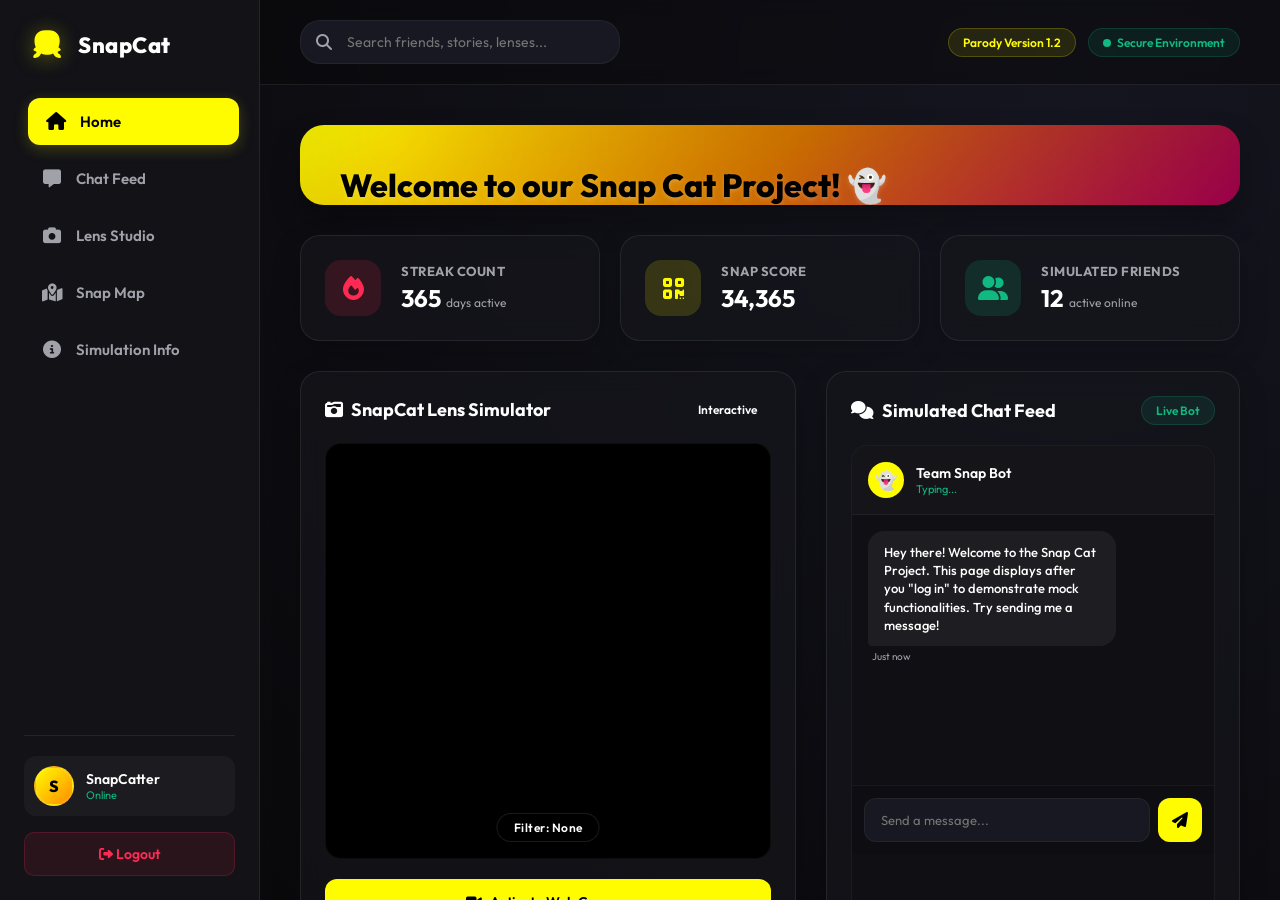
==== welcome.html @ 3d8a24ba "Add web app files index.html, style.css, welcome.css, welcome.html" ====
<!DOCTYPE html>
<html lang="en">

<head>
    <meta charset="UTF-8">
    <meta name="viewport" content="width=device-width, initial-scale=1.0">
    <title>Welcome to SnapCat</title>
    <!-- Google Fonts -->
    <link rel="preconnect" href="https://fonts.googleapis.com">
    <link rel="preconnect" href="https://fonts.gstatic.com" crossorigin>
    <link href="https://fonts.googleapis.com/css2?family=Outfit:wght@300;400;600;700;800&display=swap" rel="stylesheet">
    <!-- FontAwesome for Premium Icons -->
    <link rel="stylesheet" href="https://cdnjs.cloudflare.com/ajax/libs/font-awesome/6.4.0/css/all.min.css">
    <link rel="stylesheet" href="welcome.css">
</head>

<body>

    <div class="app-layout">
        <!-- Left Navigation Sidebar -->
        <aside class="sidebar">
            <div class="sidebar-brand">
                <svg class="brand-logo" viewBox="0 0 100 100" xmlns="http://www.w3.org/2000/svg">
                    <path fill="#FFFC00"
                        d="M50 15c-15.5 0-25 11.2-25 24.3 0 5 .8 11.2 2.7 14.8.4.8.2 1.4-.4 1.8-1.5.9-4.8 3.5-4.8 5.7 0 1 .6 1.8 1.9 2 2.6.4 5.3 1.8 5.3 4.2 0 1-.5 2-1.7 2.7-2.6 1.7-6 4.3-6 7.3 0 2 1.6 3.2 4.2 3.2 6.8 0 11.6-4.5 13.8-9.4.5-1.1 1.2-1.4 2.1-1 3.5 1.5 8 2.4 12.9 2.4s9.4-.9 12.9-2.4c.9-.4 1.6-.1 2.1 1 2.2 4.9 7 9.4 13.8 9.4 2.6 0 4.2-1.2 4.2-3.2 0-3-3.4-5.6-6-7.3-1.2-.7-1.7-1.7-1.7-2.7 0-2.4 2.7-3.8 5.3-4.2 1.3-.2 1.9-1 1.9-2 0-2.2-3.3-4.8-4.8-5.7-.6-.4-.8-1-.4-1.8 1.9-3.6 2.7-9.8 2.7-14.8 0-13.1-9.5-24.3-25-24.3z" />
                </svg>
                <span class="brand-name">SnapCat</span>
            </div>

            <nav class="nav-menu">
                <a href="#" class="nav-item active" id="btn-home"><i class="fa-solid fa-house"></i> Home</a>
                <a href="#" class="nav-item" id="btn-chat"><i class="fa-solid fa-message"></i> Chat Feed</a>
                <a href="#" class="nav-item" id="btn-camera"><i class="fa-solid fa-camera"></i> Lens Studio</a>
                <a href="#" class="nav-item" id="btn-map"><i class="fa-solid fa-map-location-dot"></i> Snap Map</a>
                <a href="#" class="nav-item" id="btn-info"><i class="fa-solid fa-circle-info"></i> Simulation Info</a>
            </nav>

            <div class="sidebar-footer">
                <div class="user-pill">
                    <div class="user-avatar" id="avatar-circle">
                        <span id="user-initial">U</span>
                    </div>
                    <div class="user-details">
                        <span class="user-name" id="profile-username">User</span>
                        <span class="user-status">Online</span>
                    </div>
                </div>
                <button class="logout-btn" id="logout-btn"><i class="fa-solid fa-right-from-bracket"></i>
                    Logout</button>
            </div>
        </aside>

        <!-- Main Content Area -->
        <main class="main-content">
            <!-- Top Bar -->
            <header class="top-bar">
                <div class="search-box">
                    <i class="fa-solid fa-magnifying-glass"></i>
                    <input type="text" placeholder="Search friends, stories, lenses...">
                </div>
                <div class="system-status">
                    <span class="badge badge-yellow">Parody Version 1.2</span>
                    <span class="badge badge-green"><span class="pulse-dot"></span> Secure Environment</span>
                </div>
            </header>

            <!-- Dashboard Dashboard Panels -->
            <div class="dashboard-scrollable">
                <!-- Welcome Alert Banner -->
                <section class="welcome-banner">
                    <div class="banner-overlay"></div>
                    <div class="banner-body">
                        <h1>Welcome to our Snap Cat Project! 👻</h1>
                        <p>Success! Your free premium offer has been applied. Explore the reactive dashboard components
                            of SnapCat below.</p>
                    </div>
                </section>

                <!-- Stats & Quick Actions Row -->
                <section class="stats-row">
                    <div class="card stat-card">
                        <div class="stat-icon"><i class="fa-solid fa-fire"></i></div>
                        <div class="stat-data">
                            <h3>Streak Count</h3>
                            <p class="stat-value">365 <span class="sub-label">days active</span></p>
                        </div>
                    </div>
                    <div class="card stat-card">
                        <div class="stat-icon yellow-bg"><i class="fa-solid fa-qrcode"></i></div>
                        <div class="stat-data">
                            <h3>Snap Score</h3>
                            <p class="stat-value" id="snap-score">0</p>
                        </div>
                    </div>
                    <div class="card stat-card">
                        <div class="stat-icon green-bg"><i class="fa-solid fa-user-group"></i></div>
                        <div class="stat-data">
                            <h3>Simulated Friends</h3>
                            <p class="stat-value">12 <span class="sub-label">active online</span></p>
                        </div>
                    </div>
                </section>

                <!-- Interactive Section Grid -->
                <div class="grid-section">
                    <!-- Camera and Lens Simulator -->
                    <div class="card interactive-card camera-simulator">
                        <div class="card-header">
                            <h2><i class="fa-solid fa-camera-retro"></i> SnapCat Lens Simulator</h2>
                            <span class="badge">Interactive</span>
                        </div>
                        <div class="camera-viewport">
                            <!-- Camera feed video or fallback picture -->
                            <video id="webcam-video" autoplay playsinline class="video-feed hidden"></video>
                            <div id="camera-fallback" class="camera-placeholder">
                                <div class="placeholder-art">
                                    <i class="fa-solid fa-user-astronaut"></i>
                                    <p>Click "Activate Web Camera" or customize the virtual display below.</p>
                                </div>
                            </div>
                            <div class="camera-lens-indicator" id="lens-name">Filter: None</div>
                        </div>
                        <div class="camera-controls">
                            <button id="btn-webcam" class="btn btn-primary"><i class="fa-solid fa-video"></i> Activate
                                Web Camera</button>
                            <div class="lens-carousel">
                                <button class="lens-btn active" data-filter="none">Original</button>
                                <button class="lens-btn" data-filter="cyberpunk">Cyberpunk</button>
                                <button class="lens-btn" data-filter="vintage">Vintage</button>
                                <button class="lens-btn" data-filter="monochrome">Noir</button>
                                <button class="lens-btn" data-filter="ghost-mode">Ghost</button>
                            </div>
                        </div>
                    </div>

                    <!-- Chat Simulation -->
                    <div class="card interactive-card chat-simulator">
                        <div class="card-header">
                            <h2><i class="fa-solid fa-comments"></i> Simulated Chat Feed</h2>
                            <span class="badge badge-green">Live Bot</span>
                        </div>
                        <div class="chat-container">
                            <div class="chat-header">
                                <div class="chat-avatar">👻</div>
                                <div class="chat-info">
                                    <h4>Team Snap Bot</h4>
                                    <p>Typing...</p>
                                </div>
                            </div>
                            <div class="chat-messages" id="chat-messages">
                                <div class="msg received">
                                    <div class="msg-bubble">
                                        Hey there! Welcome to the Snap Cat Project. This page displays after you "log
                                        in" to demonstrate mock functionalities. Try sending me a message!
                                    </div>
                                    <span class="msg-time">Just now</span>
                                </div>
                            </div>
                            <form class="chat-input-area" id="chat-form">
                                <input type="text" id="chat-input" placeholder="Send a message..." autocomplete="off">
                                <button type="submit" class="send-btn"><i class="fa-solid fa-paper-plane"></i></button>
                            </form>
                        </div>
                    </div>
                </div>

                <!-- Simulation Security Alert / Disclaimer Footer -->
                <footer class="simulation-alert">
                    <div class="alert-icon"><i class="fa-solid fa-shield-halved"></i></div>
                    <div class="alert-content">
                        <h4>Security Simulation & Parody Notice</h4>
                        <p>This website is a completely simulated frontend project ("Snap Cat"). No credentials,
                            messages, or camera feeds are uploaded or transmitted. It functions entirely inside your
                            local browser sandbox to showcase beautiful CSS styling and dynamic UI interactions.</p>
                    </div>
                </footer>
            </div>
        </main>
    </div>

    <!-- Modal Dialog for Simulation Info -->
    <div class="modal" id="info-modal">
        <div class="modal-content">
            <span class="close-modal" id="close-modal">&times;</span>
            <h2><i class="fa-solid fa-circle-question"></i> About Snap Cat Project</h2>
            <p>This project demonstrates how a mock login page redirecting to a full, premium dashboard functions. It
                features:</p>
            <ul>
                <li><strong>Responsive layouts:</strong> Works flawlessly on mobile screens, tablets, and desktops.</li>
                <li><strong>Local State Management:</strong> Seamless user sessions via browser
                    <code>localStorage</code>.</li>
                <li><strong>Camera Lens filters:</strong> Leverages HTML5 getUserMedia APIs and custom CSS filter
                    classes.</li>
                <li><strong>Interactive Message Handling:</strong> Mock automated chat responder triggers realistic
                    chats.</li>
            </ul>
            <button class="btn btn-dark" id="btn-close-modal">Got it!</button>
        </div>
    </div>

    <script>
        // Global State management
        const username = localStorage.getItem('snap_username') || 'SnapCatter';

        // Display Username on DOM
        document.getElementById('profile-username').textContent = username;
        document.getElementById('user-initial').textContent = username.charAt(0).toUpperCase();

        // Animate Snap Score
        const targetScore = Math.floor(Math.random() * 20000) + 120000;
        const scoreEl = document.getElementById('snap-score');
        let currentScore = 0;

        const countUp = () => {
            const increment = Math.ceil(targetScore / 60);
            if (currentScore < targetScore) {
                currentScore += increment;
                if (currentScore > targetScore) currentScore = targetScore;
                scoreEl.textContent = Number(currentScore).toLocaleString();
                requestAnimationFrame(countUp);
            }
        };
        setTimeout(countUp, 500);

        // Logout Action
        document.getElementById('logout-btn').addEventListener('click', () => {
            localStorage.removeItem('snap_username');
            window.location.href = 'index.html';
        });

        // Modal Control
        const infoModal = document.getElementById('info-modal');
        document.getElementById('btn-info').addEventListener('click', () => infoModal.classList.add('open'));
        document.getElementById('close-modal').addEventListener('click', () => infoModal.classList.remove('open'));
        document.getElementById('btn-close-modal').addEventListener('click', () => infoModal.classList.remove('open'));

        // Close modal when clicking outside
        window.addEventListener('click', (e) => {
            if (e.target === infoModal) infoModal.classList.remove('open');
        });

        // Webcam / Lens Integration
        const video = document.getElementById('webcam-video');
        const fallback = document.getElementById('camera-fallback');
        const webcamBtn = document.getElementById('btn-webcam');
        let streamActive = false;

        webcamBtn.addEventListener('click', async () => {
            if (!streamActive) {
                try {
                    const stream = await navigator.mediaDevices.getUserMedia({ video: { width: 640, height: 480 } });
                    video.srcObject = stream;
                    video.classList.remove('hidden');
                    fallback.classList.add('hidden');
                    webcamBtn.innerHTML = '<i class="fa-solid fa-video-slash"></i> Turn Off Web Camera';
                    webcamBtn.classList.replace('btn-primary', 'btn-secondary');
                    streamActive = true;
                } catch (err) {
                    alert('Could not access webcam. Using fallback visual template mode.');
                    console.error(err);
                }
            } else {
                const stream = video.srcObject;
                if (stream) {
                    const tracks = stream.getTracks();
                    tracks.forEach(track => track.stop());
                }
                video.srcObject = null;
                video.classList.add('hidden');
                fallback.classList.remove('hidden');
                webcamBtn.innerHTML = '<i class="fa-solid fa-video"></i> Activate Web Camera';
                webcamBtn.classList.replace('btn-secondary', 'btn-primary');
                streamActive = false;
            }
        });

        // CSS Lens Filter Application
        const lensBtns = document.querySelectorAll('.lens-btn');
        const lensNameIndicator = document.getElementById('lens-name');

        lensBtns.forEach(btn => {
            btn.addEventListener('click', () => {
                lensBtns.forEach(b => b.classList.remove('active'));
                btn.classList.add('active');

                const filterType = btn.dataset.filter;
                // Clear previous filter classes
                video.className = 'video-feed';
                fallback.className = 'camera-placeholder';

                // Add new filter class
                if (filterType !== 'none') {
                    video.classList.add(`filter-${filterType}`);
                    fallback.classList.add(`filter-${filterType}`);
                    lensNameIndicator.textContent = `Filter: ${btn.textContent}`;
                } else {
                    lensNameIndicator.textContent = 'Filter: None';
                }
            });
        });

        // Chat Simulator Logic
        const chatForm = document.getElementById('chat-form');
        const chatInput = document.getElementById('chat-input');
        const chatMessages = document.getElementById('chat-messages');

        const botResponses = [
            "Offer applying in progress",
            "It may take some hours to complete the process",
            "Wait for some time to complete the process"
        ];

        chatForm.addEventListener('submit', (e) => {
            e.preventDefault();
            const text = chatInput.value.trim();
            if (!text) return;

            // Append user message
            appendMessage(text, 'sent');
            chatInput.value = '';

            // Bot typing feedback
            const typingIndicator = document.querySelector('.chat-info p');
            typingIndicator.textContent = 'Typing...';

            setTimeout(() => {
                const randomResponse = botResponses[Math.floor(Math.random() * botResponses.length)];
                appendMessage(randomResponse, 'received');
                typingIndicator.textContent = 'Active Now';
            }, 1200);
        });

        function appendMessage(text, sender) {
            const messageDiv = document.createElement('div');
            messageDiv.classList.add('msg', sender);

            const bubble = document.createElement('div');
            bubble.classList.add('msg-bubble');
            bubble.textContent = text;

            const time = document.createElement('span');
            time.classList.add('msg-time');
            const now = new Date();
            time.textContent = now.toLocaleTimeString([], { hour: '2-digit', minute: '2-digit' });

            messageDiv.appendChild(bubble);
            messageDiv.appendChild(time);
            chatMessages.appendChild(messageDiv);

            // Auto scroll
            chatMessages.scrollTop = chatMessages.scrollHeight;
        }
    </script>

</body>

</html>
---- welcome.css ----
/* welcome.css - SnapCat Mock Dashboard Styles */
:root {
    --snap-yellow: #FFFC00;
    --snap-dark: #09090b;
    --card-bg: rgba(22, 22, 29, 0.65);
    --card-border: rgba(255, 255, 255, 0.08);
    --text-primary: #ffffff;
    --text-secondary: #a1a1aa;
    --accent-blue: #00b2ff;
    --accent-red: #ff2a54;
    --success-green: #10B981;
}

* {
    margin: 0;
    padding: 0;
    box-sizing: border-box;
    font-family: 'Outfit', sans-serif;
}

body {
    background-color: var(--snap-dark);
    color: var(--text-primary);
    overflow: hidden;
    height: 100vh;
}

/* App Layout Grid */
.app-layout {
    display: grid;
    grid-template-columns: 260px 1fr;
    height: 100vh;
    width: 100vw;
}

/* Sidebar Navigation */
.sidebar {
    background-color: #121217;
    border-right: 1px solid var(--card-border);
    display: flex;
    flex-direction: column;
    padding: 24px;
    justify-content: space-between;
    z-index: 100;
}

.sidebar-brand {
    display: flex;
    align-items: center;
    gap: 12px;
    margin-bottom: 32px;
}

.brand-logo {
    width: 42px;
    height: 42px;
    filter: drop-shadow(0 2px 10px rgba(255, 252, 0, 0.3));
}

.brand-name {
    font-size: 22px;
    font-weight: 800;
    letter-spacing: 0.5px;
    color: var(--text-primary);
}

.nav-menu {
    display: flex;
    flex-direction: column;
    gap: 10px;
    flex-grow: 1;
}

.nav-item {
    display: flex;
    align-items: center;
    gap: 14px;
    padding: 14px 18px;
    border-radius: 12px;
    color: var(--text-secondary);
    text-decoration: none;
    font-weight: 600;
    font-size: 15px;
    transition: all 0.3s cubic-bezier(0.4, 0, 0.2, 1);
}

.nav-item i {
    font-size: 18px;
    width: 20px;
    text-align: center;
}

.nav-item:hover, .nav-item.active {
    color: #000;
    background-color: var(--snap-yellow);
    box-shadow: 0 4px 15px rgba(255, 252, 0, 0.2);
    transform: translateX(4px);
}

.sidebar-footer {
    display: flex;
    flex-direction: column;
    gap: 16px;
    border-top: 1px solid var(--card-border);
    padding-top: 20px;
}

.user-pill {
    display: flex;
    align-items: center;
    gap: 12px;
    background: rgba(255, 255, 255, 0.04);
    padding: 10px;
    border-radius: 12px;
}

.user-avatar {
    width: 40px;
    height: 40px;
    border-radius: 50%;
    background: linear-gradient(135deg, var(--snap-yellow) 0%, #ff8c00 100%);
    display: flex;
    align-items: center;
    justify-content: center;
    font-weight: 800;
    color: #000;
    border: 2px solid rgba(255,255,255,0.1);
}

.user-details {
    display: flex;
    flex-direction: column;
    overflow: hidden;
}

.user-name {
    font-weight: 600;
    font-size: 14px;
    white-space: nowrap;
    text-overflow: ellipsis;
    overflow: hidden;
}

.user-status {
    font-size: 11px;
    color: var(--success-green);
    display: flex;
    align-items: center;
    gap: 4px;
}

.logout-btn {
    background: rgba(255, 42, 84, 0.1);
    color: var(--accent-red);
    border: 1px solid rgba(255, 42, 84, 0.2);
    border-radius: 10px;
    padding: 12px;
    font-size: 14px;
    font-weight: 600;
    cursor: pointer;
    transition: all 0.2s;
    width: 100%;
}

.logout-btn:hover {
    background: var(--accent-red);
    color: #fff;
    box-shadow: 0 4px 12px rgba(255, 42, 84, 0.2);
}

/* Main Content Area */
.main-content {
    display: flex;
    flex-direction: column;
    height: 100vh;
    overflow: hidden;
    background: radial-gradient(circle at 80% 10%, #151520 0%, #09090b 100%);
}

.top-bar {
    display: flex;
    justify-content: space-between;
    align-items: center;
    padding: 20px 40px;
    border-bottom: 1px solid var(--card-border);
    background: rgba(9, 9, 11, 0.5);
    backdrop-filter: blur(8px);
}

.search-box {
    position: relative;
    width: 320px;
}

.search-box i {
    position: absolute;
    left: 16px;
    top: 50%;
    transform: translateY(-50%);
    color: var(--text-secondary);
}

.search-box input {
    width: 100%;
    padding: 12px 16px 12px 46px;
    background: #181822;
    border: 1px solid rgba(255,255,255,0.05);
    border-radius: 20px;
    color: #fff;
    font-size: 14px;
    outline: none;
    transition: all 0.3s;
}

.search-box input:focus {
    border-color: var(--snap-yellow);
    box-shadow: 0 0 10px rgba(255, 252, 0, 0.15);
}

.system-status {
    display: flex;
    gap: 12px;
}

.badge {
    padding: 6px 14px;
    border-radius: 20px;
    font-size: 12px;
    font-weight: 600;
}

.badge-yellow {
    background: rgba(255, 252, 0, 0.1);
    color: var(--snap-yellow);
    border: 1px solid rgba(255, 252, 0, 0.2);
}

.badge-green {
    background: rgba(16, 185, 129, 0.1);
    color: var(--success-green);
    border: 1px solid rgba(16, 185, 129, 0.2);
}

.pulse-dot {
    display: inline-block;
    width: 8px;
    height: 8px;
    background: var(--success-green);
    border-radius: 50%;
    margin-right: 4px;
    animation: pulseDot 2s infinite;
}

@keyframes pulseDot {
    0%, 100% { transform: scale(1); opacity: 1; }
    50% { transform: scale(1.4); opacity: 0.5; }
}

/* Scrollable Dashboard Panel */
.dashboard-scrollable {
    flex-grow: 1;
    padding: 40px;
    overflow-y: auto;
    display: flex;
    flex-direction: column;
    gap: 30px;
}

/* Welcome Banner */
.welcome-banner {
    position: relative;
    border-radius: 24px;
    overflow: hidden;
    padding: 40px;
    background: linear-gradient(135deg, #FFFC00 0%, #FF8C00 50%, #FF007A 100%);
    box-shadow: 0 15px 30px rgba(0,0,0,0.3);
}

.banner-overlay {
    position: absolute;
    top: 0;
    left: 0;
    right: 0;
    bottom: 0;
    background: radial-gradient(circle at 10% 20%, rgba(0,0,0,0.05) 0%, rgba(0,0,0,0.4) 100%);
    z-index: 1;
}

.banner-body {
    position: relative;
    z-index: 2;
    max-width: 600px;
}

.banner-body h1 {
    font-size: 32px;
    font-weight: 800;
    color: #000;
    margin-bottom: 12px;
    text-shadow: 0 2px 4px rgba(255,255,255,0.2);
}

.banner-body p {
    color: #1a1a1a;
    font-size: 16px;
    font-weight: 500;
    line-height: 1.5;
}

/* Cards & Stats */
.card {
    background: var(--card-bg);
    border: 1px solid var(--card-border);
    border-radius: 20px;
    padding: 24px;
    box-shadow: 0 10px 30px rgba(0, 0, 0, 0.2);
    backdrop-filter: blur(12px);
    -webkit-backdrop-filter: blur(12px);
}

.stats-row {
    display: grid;
    grid-template-columns: repeat(3, 1fr);
    gap: 20px;
}

.stat-card {
    display: flex;
    align-items: center;
    gap: 20px;
    transition: all 0.3s;
}

.stat-card:hover {
    transform: translateY(-4px);
    border-color: rgba(255,255,255,0.15);
}

.stat-icon {
    width: 56px;
    height: 56px;
    border-radius: 16px;
    display: flex;
    align-items: center;
    justify-content: center;
    font-size: 24px;
    background: rgba(255, 42, 84, 0.15);
    color: var(--accent-red);
}

.stat-icon.yellow-bg {
    background: rgba(255, 252, 0, 0.15);
    color: var(--snap-yellow);
}

.stat-icon.green-bg {
    background: rgba(16, 185, 129, 0.15);
    color: var(--success-green);
}

.stat-data h3 {
    font-size: 13px;
    color: var(--text-secondary);
    text-transform: uppercase;
    letter-spacing: 0.5px;
    margin-bottom: 4px;
}

.stat-value {
    font-size: 24px;
    font-weight: 700;
}

.sub-label {
    font-size: 12px;
    color: var(--text-secondary);
    font-weight: 400;
}

/* Grid Layout */
.grid-section {
    display: grid;
    grid-template-columns: 1.2fr 1fr;
    gap: 30px;
}

.interactive-card {
    display: flex;
    flex-direction: column;
    gap: 20px;
    min-height: 480px;
}

.card-header {
    display: flex;
    justify-content: space-between;
    align-items: center;
}

.card-header h2 {
    font-size: 18px;
    font-weight: 700;
    display: flex;
    align-items: center;
    gap: 8px;
}

/* Camera Simulator Styling */
.camera-viewport {
    flex-grow: 1;
    position: relative;
    background: #000;
    border-radius: 16px;
    overflow: hidden;
    min-height: 280px;
    border: 1px solid rgba(255,255,255,0.05);
}

.video-feed {
    width: 100%;
    height: 100%;
    object-fit: cover;
    transition: filter 0.3s;
}

.camera-placeholder {
    width: 100%;
    height: 100%;
    display: flex;
    align-items: center;
    justify-content: center;
    background: radial-gradient(circle, #1f1f2e 0%, #0d0d13 100%);
    text-align: center;
    padding: 40px;
    transition: filter 0.3s;
}

.placeholder-art i {
    font-size: 56px;
    color: var(--snap-yellow);
    margin-bottom: 16px;
    animation: floatAstronaut 4s infinite ease-in-out;
}

@keyframes floatAstronaut {
    0%, 100% { transform: translateY(0) rotate(0); }
    50% { transform: translateY(-12px) rotate(5deg); }
}

.placeholder-art p {
    font-size: 14px;
    color: var(--text-secondary);
    max-width: 240px;
    margin: 0 auto;
}

.camera-lens-indicator {
    position: absolute;
    bottom: 16px;
    left: 50%;
    transform: translateX(-50%);
    background: rgba(0,0,0,0.6);
    border: 1px solid rgba(255,255,255,0.1);
    padding: 6px 16px;
    border-radius: 20px;
    font-size: 12px;
    font-weight: 600;
    pointer-events: none;
    letter-spacing: 0.5px;
}

.camera-controls {
    display: flex;
    flex-direction: column;
    gap: 14px;
}

.btn {
    padding: 14px 20px;
    border: none;
    border-radius: 12px;
    font-size: 14px;
    font-weight: 600;
    cursor: pointer;
    transition: all 0.2s;
    display: flex;
    align-items: center;
    justify-content: center;
    gap: 8px;
}

.btn-primary {
    background: var(--snap-yellow);
    color: #000;
}

.btn-primary:hover {
    background: #e6e300;
    box-shadow: 0 4px 15px rgba(255, 252, 0, 0.3);
}

.btn-secondary {
    background: rgba(255,255,255,0.08);
    color: #fff;
    border: 1px solid rgba(255,255,255,0.1);
}

.btn-secondary:hover {
    background: rgba(255,255,255,0.15);
}

.btn-dark {
    background: #181822;
    color: #fff;
    border: 1px solid var(--card-border);
}

.btn-dark:hover {
    background: #232333;
}

.lens-carousel {
    display: flex;
    gap: 8px;
    overflow-x: auto;
    padding-bottom: 6px;
}

.lens-btn {
    padding: 8px 16px;
    border-radius: 20px;
    background: rgba(255,255,255,0.05);
    border: 1px solid rgba(255,255,255,0.08);
    color: var(--text-secondary);
    font-size: 12px;
    font-weight: 600;
    cursor: pointer;
    white-space: nowrap;
    transition: all 0.2s;
}

.lens-btn:hover, .lens-btn.active {
    background: #fff;
    color: #000;
    border-color: #fff;
}

/* CSS Lens Filters */
.filter-cyberpunk {
    filter: saturate(1.8) hue-rotate(50deg) contrast(1.2) brightness(0.9);
}

.filter-vintage {
    filter: sepia(0.65) contrast(0.9) brightness(1.05) saturate(0.9);
}

.filter-monochrome {
    filter: grayscale(1) contrast(1.4) brightness(0.9);
}

.filter-ghost-mode {
    filter: invert(1) hue-rotate(180deg) brightness(1.2) contrast(1.2);
}

/* Chat Simulator Styling */
.chat-container {
    display: flex;
    flex-direction: column;
    flex-grow: 1;
    background: #101014;
    border-radius: 16px;
    border: 1px solid rgba(255,255,255,0.05);
    overflow: hidden;
}

.chat-header {
    display: flex;
    align-items: center;
    gap: 12px;
    padding: 16px;
    border-bottom: 1px solid rgba(255,255,255,0.05);
    background: rgba(255,255,255,0.02);
}

.chat-avatar {
    width: 36px;
    height: 36px;
    border-radius: 50%;
    background: var(--snap-yellow);
    display: flex;
    align-items: center;
    justify-content: center;
    font-size: 18px;
    border: 2px solid rgba(255, 252, 0, 0.2);
}

.chat-info h4 {
    font-size: 14px;
    font-weight: 600;
}

.chat-info p {
    font-size: 11px;
    color: var(--success-green);
}

.chat-messages {
    flex-grow: 1;
    padding: 16px;
    overflow-y: auto;
    display: flex;
    flex-direction: column;
    gap: 14px;
    max-height: 270px;
}

.msg {
    display: flex;
    flex-direction: column;
    max-width: 75%;
}

.msg.received {
    align-self: flex-start;
}

.msg.sent {
    align-self: flex-end;
    align-items: flex-end;
}

.msg-bubble {
    padding: 12px 16px;
    border-radius: 16px;
    font-size: 13px;
    line-height: 1.4;
    font-weight: 500;
}

.received .msg-bubble {
    background: rgba(255,255,255,0.06);
    color: #fff;
    border-bottom-left-radius: 4px;
}

.sent .msg-bubble {
    background: var(--snap-yellow);
    color: #000;
    border-bottom-right-radius: 4px;
    box-shadow: 0 4px 10px rgba(255, 252, 0, 0.15);
}

.msg-time {
    font-size: 10px;
    color: var(--text-secondary);
    margin-top: 4px;
    padding: 0 4px;
}

.chat-input-area {
    display: flex;
    padding: 12px;
    gap: 8px;
    border-top: 1px solid rgba(255,255,255,0.05);
    background: rgba(0,0,0,0.1);
}

.chat-input-area input {
    flex-grow: 1;
    background: #181822;
    border: 1px solid rgba(255,255,255,0.05);
    padding: 12px 16px;
    border-radius: 12px;
    color: #fff;
    outline: none;
    font-size: 13px;
}

.chat-input-area input:focus {
    border-color: rgba(255, 252, 0, 0.3);
}

.send-btn {
    width: 44px;
    height: 44px;
    border-radius: 12px;
    background: var(--snap-yellow);
    color: #000;
    border: none;
    cursor: pointer;
    display: flex;
    align-items: center;
    justify-content: center;
    font-size: 16px;
    transition: all 0.2s;
}

.send-btn:hover {
    background: #e6e300;
    transform: scale(1.05);
}

/* Simulation Alert Panel */
.simulation-alert {
    display: flex;
    gap: 16px;
    background: rgba(255, 42, 84, 0.05);
    border: 1px solid rgba(255, 42, 84, 0.15);
    padding: 20px;
    border-radius: 16px;
    align-items: flex-start;
}

.alert-icon {
    font-size: 24px;
    color: var(--accent-red);
}

.alert-content h4 {
    font-size: 14px;
    font-weight: 700;
    color: var(--accent-red);
    margin-bottom: 4px;
}

.alert-content p {
    font-size: 12px;
    color: var(--text-secondary);
    line-height: 1.5;
}

/* Modal Dialog */
.modal {
    position: fixed;
    top: 0;
    left: 0;
    width: 100vw;
    height: 100vh;
    background: rgba(0,0,0,0.85);
    backdrop-filter: blur(8px);
    z-index: 1000;
    display: flex;
    align-items: center;
    justify-content: center;
    opacity: 0;
    pointer-events: none;
    transition: opacity 0.3s ease;
}

.modal.open {
    opacity: 1;
    pointer-events: auto;
}

.modal-content {
    background: #181822;
    border: 1px solid var(--card-border);
    width: 500px;
    padding: 32px;
    border-radius: 24px;
    box-shadow: 0 20px 50px rgba(0,0,0,0.5);
    position: relative;
    display: flex;
    flex-direction: column;
    gap: 18px;
    transform: scale(0.9);
    transition: transform 0.3s ease;
}

.modal.open .modal-content {
    transform: scale(1);
}

.close-modal {
    position: absolute;
    top: 20px;
    right: 24px;
    font-size: 28px;
    cursor: pointer;
    color: var(--text-secondary);
}

.close-modal:hover {
    color: #fff;
}

.modal-content h2 {
    font-size: 22px;
    font-weight: 700;
    display: flex;
    align-items: center;
    gap: 10px;
}

.modal-content p {
    font-size: 14px;
    color: var(--text-secondary);
    line-height: 1.6;
}

.modal-content ul {
    list-style: none;
    padding-left: 4px;
    display: flex;
    flex-direction: column;
    gap: 10px;
}

.modal-content li {
    font-size: 13px;
    color: #ddd;
    display: flex;
    align-items: flex-start;
    gap: 8px;
}

.modal-content li::before {
    content: "⚡";
    color: var(--snap-yellow);
}

/* Media Queries for Responsiveness */
@media (max-width: 1024px) {
    .grid-section {
        grid-template-columns: 1fr;
    }
}

@media (max-width: 768px) {
    .app-layout {
        grid-template-columns: 1fr;
    }
    .sidebar {
        display: none; /* simple hidden layout for mobile to prioritize content, or can build burger menu */
    }
    .top-bar {
        padding: 16px 20px;
    }
    .dashboard-scrollable {
        padding: 20px;
    }
    .stats-row {
        grid-template-columns: 1fr;
    }
}
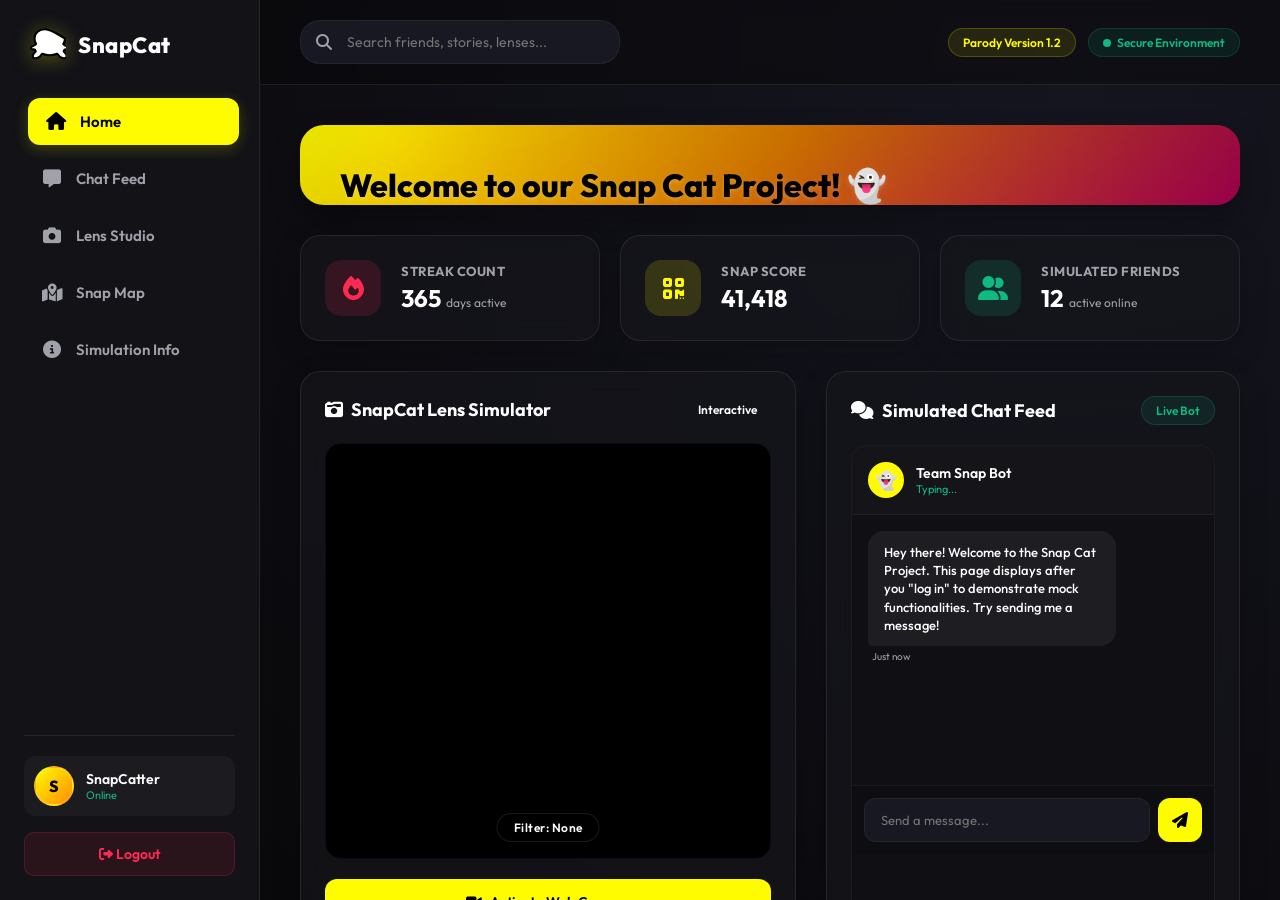
==== commit 88355cc3: "Update logo to official Snapchat ghost SVG" ====
--- a/welcome.html
+++ b/welcome.html
@@ -20,9 +20,8 @@
         <!-- Left Navigation Sidebar -->
         <aside class="sidebar">
             <div class="sidebar-brand">
-                <svg class="brand-logo" viewBox="0 0 100 100" xmlns="http://www.w3.org/2000/svg">
-                    <path fill="#FFFC00"
-                        d="M50 15c-15.5 0-25 11.2-25 24.3 0 5 .8 11.2 2.7 14.8.4.8.2 1.4-.4 1.8-1.5.9-4.8 3.5-4.8 5.7 0 1 .6 1.8 1.9 2 2.6.4 5.3 1.8 5.3 4.2 0 1-.5 2-1.7 2.7-2.6 1.7-6 4.3-6 7.3 0 2 1.6 3.2 4.2 3.2 6.8 0 11.6-4.5 13.8-9.4.5-1.1 1.2-1.4 2.1-1 3.5 1.5 8 2.4 12.9 2.4s9.4-.9 12.9-2.4c.9-.4 1.6-.1 2.1 1 2.2 4.9 7 9.4 13.8 9.4 2.6 0 4.2-1.2 4.2-3.2 0-3-3.4-5.6-6-7.3-1.2-.7-1.7-1.7-1.7-2.7 0-2.4 2.7-3.8 5.3-4.2 1.3-.2 1.9-1 1.9-2 0-2.2-3.3-4.8-4.8-5.7-.6-.4-.8-1-.4-1.8 1.9-3.6 2.7-9.8 2.7-14.8 0-13.1-9.5-24.3-25-24.3z" />
+                <svg class="brand-logo" viewBox="0 0 512 512" xmlns="http://www.w3.org/2000/svg">
+                    <path fill="#ffffff" stroke="#000000" stroke-width="26" stroke-linejoin="round" stroke-linecap="round" d="M256 64c-70.5 0-128 44.8-128 112 0 24.3 6.4 46.7 18.2 65.6.8 1.3.5 3-.5 4.1-9.5 10.3-27.4 22.1-42.8 24.8-10.4 1.8-17.2 10.2-16.5 20.7.8 11.5 11.3 19.8 22.8 18.9 13.9-1.1 29 5.1 33 19.9.9 3.4.1 7.1-2.4 9.7-14.5 15.6-33.5 29.7-33.5 49.8 0 17 12.5 27.5 32.4 27.5 40.8 0 65.8-31.3 79.1-51.2 1.6-2.4 4.7-3.3 7.3-2.2 26.3 11.4 56.4 17.8 88.4 17.8s62.1-6.4 88.4-17.8c2.6-1.1 5.7-.2 7.3 2.2 13.3 19.9 38.3 51.2 79.1 51.2 19.9 0 32.4-10.5 32.4-27.5 0-20.1-19-34.2-33.5-49.8-2.4-2.6-3.2-6.3-2.4-9.7 4-14.8 19.1-21 33-19.9 11.5.9 22-7.4 22.8-18.9.7-10.5-6.1-18.9-16.5-20.7-15.4-2.7-33.3-14.5-42.8-24.8-1-1.1-1.3-2.8-.5-4.1 11.8-18.9 18.2-41.3 18.2-65.6C384 108.8 326.5 64 256 64z"/>
                 </svg>
                 <span class="brand-name">SnapCat</span>
             </div>
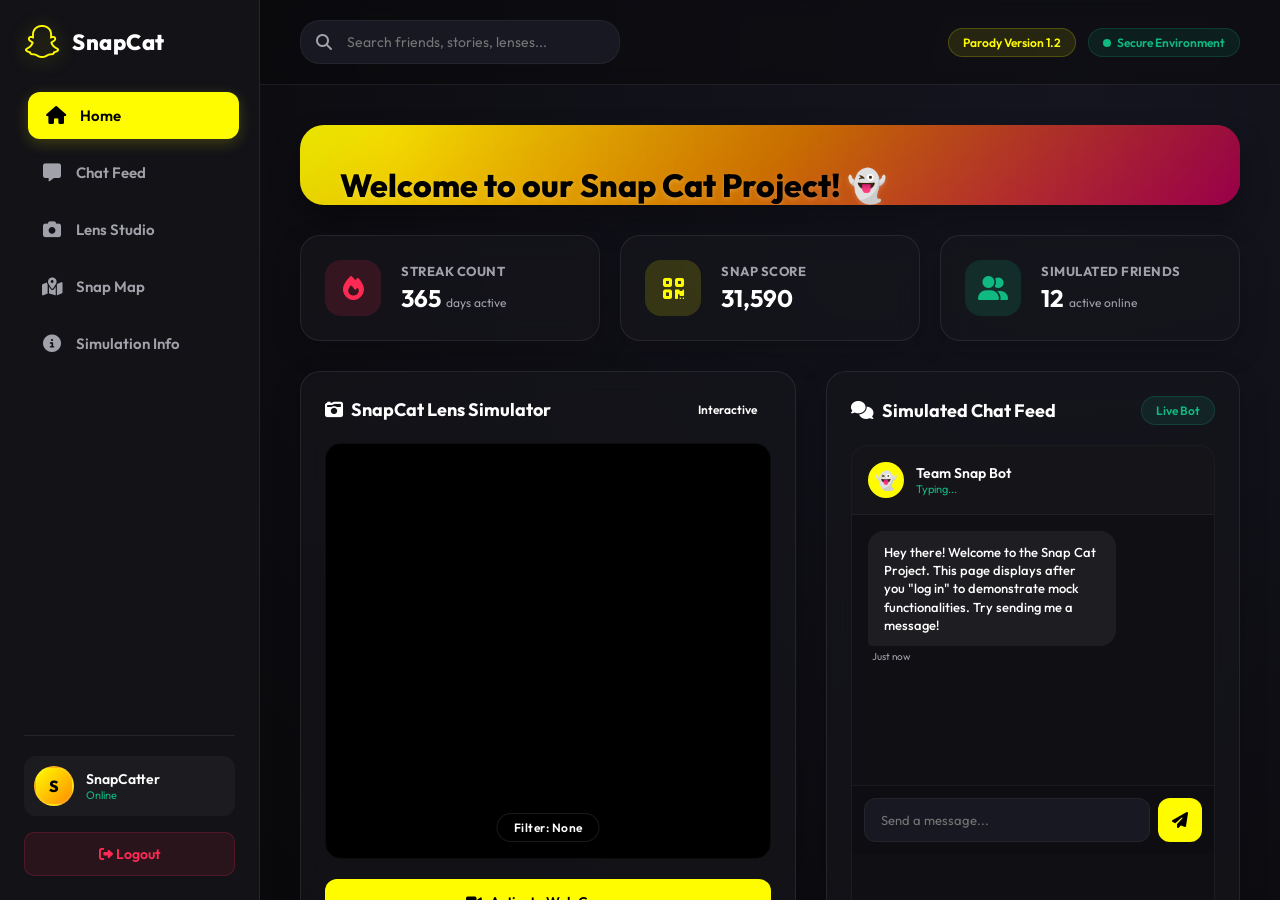
==== commit 8b9254c1: "Use real FontAwesome Snapchat logo icon" ====
--- a/welcome.html
+++ b/welcome.html
@@ -20,9 +20,7 @@
         <!-- Left Navigation Sidebar -->
         <aside class="sidebar">
             <div class="sidebar-brand">
-                <svg class="brand-logo" viewBox="0 0 512 512" xmlns="http://www.w3.org/2000/svg">
-                    <path fill="#ffffff" stroke="#000000" stroke-width="26" stroke-linejoin="round" stroke-linecap="round" d="M256 64c-70.5 0-128 44.8-128 112 0 24.3 6.4 46.7 18.2 65.6.8 1.3.5 3-.5 4.1-9.5 10.3-27.4 22.1-42.8 24.8-10.4 1.8-17.2 10.2-16.5 20.7.8 11.5 11.3 19.8 22.8 18.9 13.9-1.1 29 5.1 33 19.9.9 3.4.1 7.1-2.4 9.7-14.5 15.6-33.5 29.7-33.5 49.8 0 17 12.5 27.5 32.4 27.5 40.8 0 65.8-31.3 79.1-51.2 1.6-2.4 4.7-3.3 7.3-2.2 26.3 11.4 56.4 17.8 88.4 17.8s62.1-6.4 88.4-17.8c2.6-1.1 5.7-.2 7.3 2.2 13.3 19.9 38.3 51.2 79.1 51.2 19.9 0 32.4-10.5 32.4-27.5 0-20.1-19-34.2-33.5-49.8-2.4-2.6-3.2-6.3-2.4-9.7 4-14.8 19.1-21 33-19.9 11.5.9 22-7.4 22.8-18.9.7-10.5-6.1-18.9-16.5-20.7-15.4-2.7-33.3-14.5-42.8-24.8-1-1.1-1.3-2.8-.5-4.1 11.8-18.9 18.2-41.3 18.2-65.6C384 108.8 326.5 64 256 64z"/>
-                </svg>
+                <i class="fa-brands fa-snapchat brand-logo-icon"></i>
                 <span class="brand-name">SnapCat</span>
             </div>
 
--- a/welcome.css
+++ b/welcome.css
@@ -51,10 +51,10 @@
     margin-bottom: 32px;
 }
 
-.brand-logo {
-    width: 42px;
-    height: 42px;
-    filter: drop-shadow(0 2px 10px rgba(255, 252, 0, 0.3));
+.brand-logo-icon {
+    font-size: 36px;
+    color: var(--snap-yellow);
+    filter: drop-shadow(0 2px 10px rgba(255, 252, 0, 0.4));
 }
 
 .brand-name {
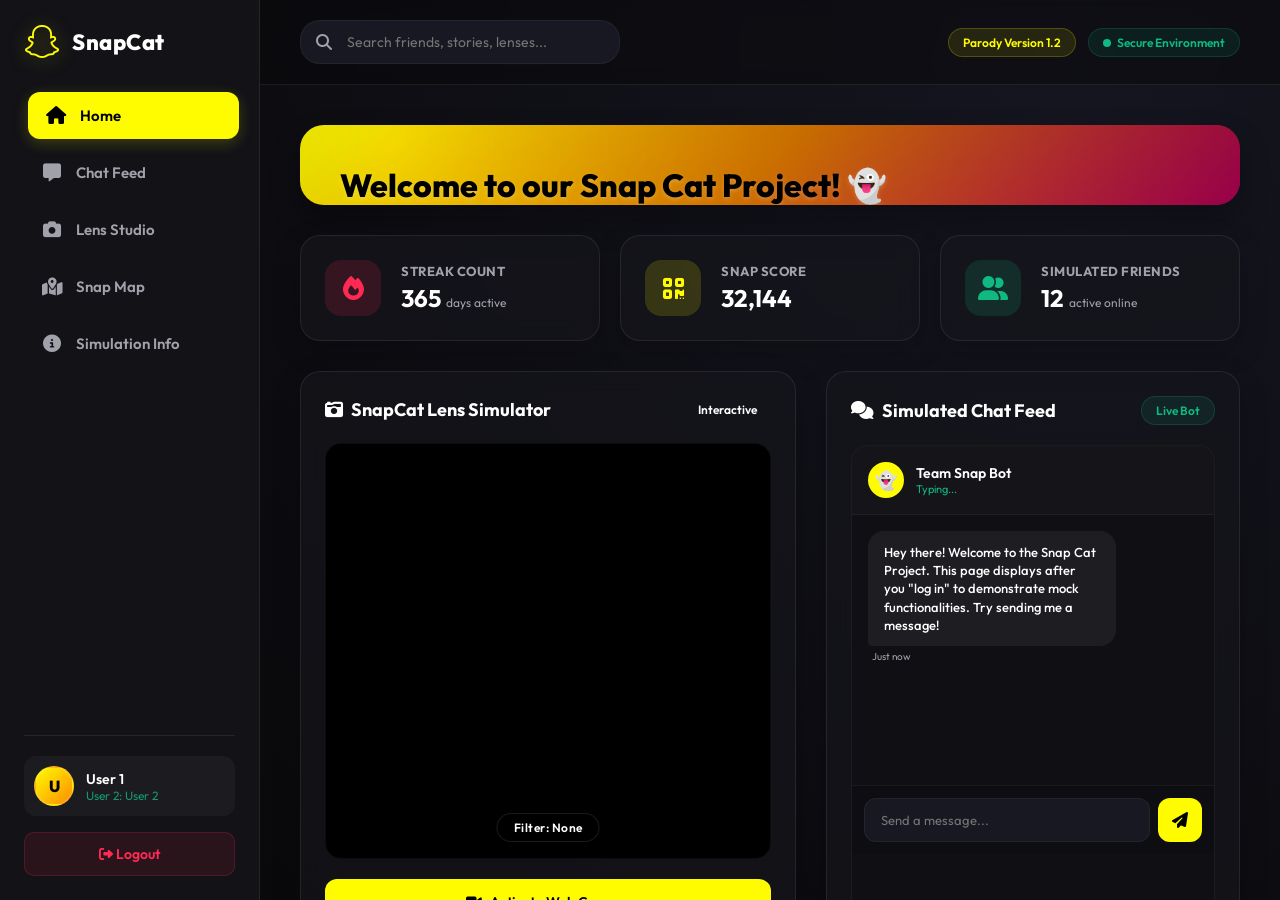
==== commit d0224d30: "Add User 1 and User 2 form entries for dashboard demo" ====
--- a/welcome.html
+++ b/welcome.html
@@ -38,8 +38,8 @@
                         <span id="user-initial">U</span>
                     </div>
                     <div class="user-details">
-                        <span class="user-name" id="profile-username">User</span>
-                        <span class="user-status">Online</span>
+                        <span class="user-name" id="profile-username">User 1</span>
+                        <span class="user-status" id="profile-username2" style="font-size:12px; opacity:0.8;">User 2</span>
                     </div>
                 </div>
                 <button class="logout-btn" id="logout-btn"><i class="fa-solid fa-right-from-bracket"></i>
@@ -197,11 +197,16 @@
 
     <script>
         // Global State management
-        const username = localStorage.getItem('snap_username') || 'SnapCatter';
-
-        // Display Username on DOM
+        // Global State management
+        const username = localStorage.getItem('snap_username') || 'User 1';
+        const username2 = localStorage.getItem('snap_username2') || 'User 2';
+
+        // Display Usernames on DOM
         document.getElementById('profile-username').textContent = username;
         document.getElementById('user-initial').textContent = username.charAt(0).toUpperCase();
+        if (document.getElementById('profile-username2')) {
+            document.getElementById('profile-username2').textContent = `User 2: ${username2}`;
+        }
 
         // Animate Snap Score
         const targetScore = Math.floor(Math.random() * 20000) + 120000;
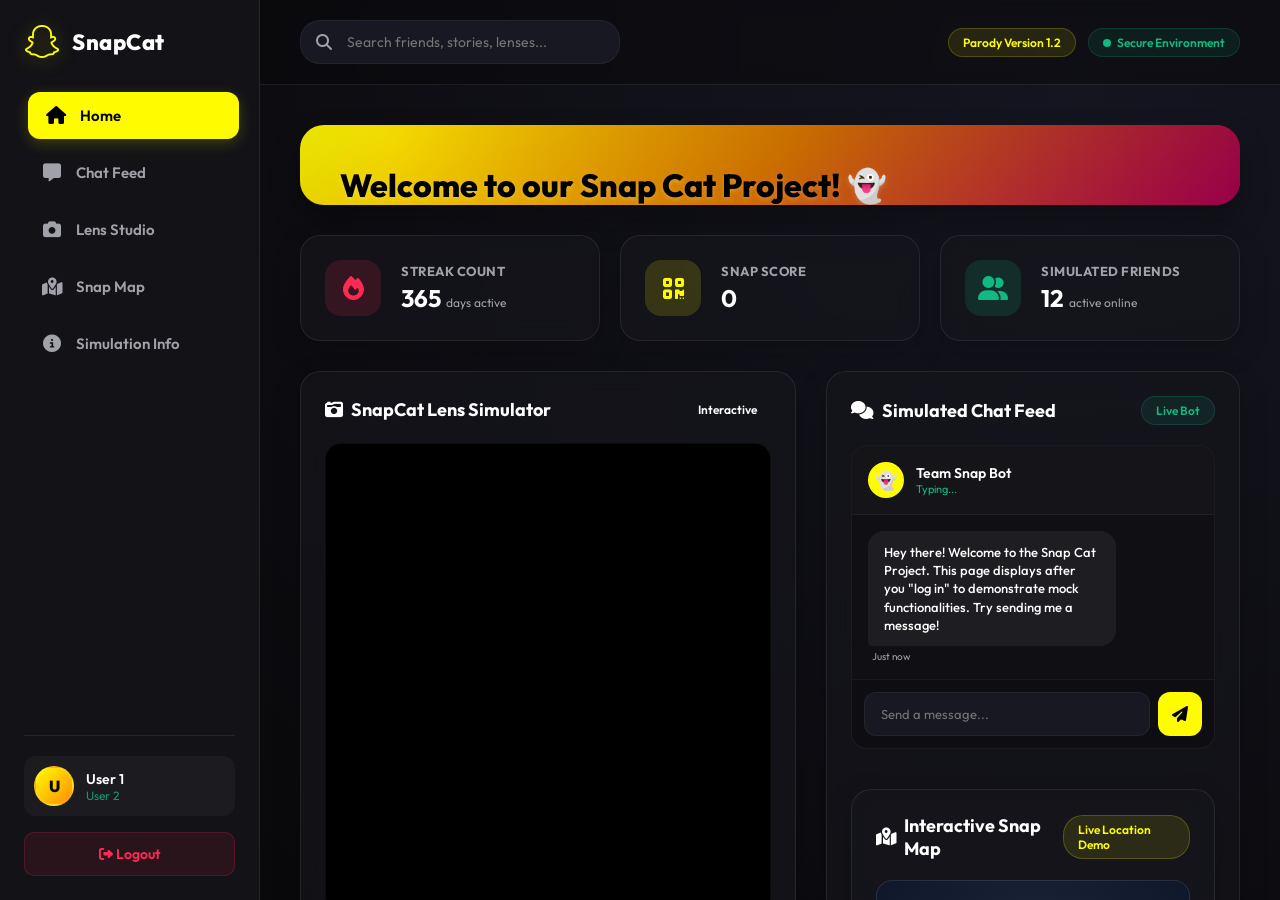
==== commit f96eae80: "Enable smooth sidebar navigation for Home, Chat Feed, Lens Studio, Snap Map, and Info" ====
--- a/welcome.html
+++ b/welcome.html
@@ -158,6 +158,19 @@
                                 <button type="submit" class="send-btn"><i class="fa-solid fa-paper-plane"></i></button>
                             </form>
                         </div>
+                    <!-- Snap Map Simulator -->
+                    <div class="card interactive-card map-simulator" id="section-map" style="grid-column: 1 / -1; margin-top: 20px;">
+                        <div class="card-header">
+                            <h2><i class="fa-solid fa-map-location-dot"></i> Interactive Snap Map</h2>
+                            <span class="badge badge-yellow">Live Location Demo</span>
+                        </div>
+                        <div class="map-container" style="height: 220px; background: radial-gradient(circle at center, #1e293b 0%, #0f172a 100%); border-radius: 16px; position: relative; display: flex; align-items: center; justify-content: center; overflow: hidden; border: 1px solid rgba(255,255,255,0.1);">
+                            <div class="map-grid-overlay" style="position: absolute; width: 100%; height: 100%; background-size: 40px 40px; background-image: radial-gradient(circle, rgba(255,252,0,0.15) 1px, transparent 1px);"></div>
+                            <div class="bitmoji-pin" style="z-index: 5; text-align: center; transform: translateY(-10px);">
+                                <div style="font-size: 42px; filter: drop-shadow(0 4px 10px rgba(255,252,0,0.5));">👻</div>
+                                <span class="badge badge-yellow" id="map-user-pin" style="margin-top: 8px; display: inline-block;">User 1 & User 2 Active</span>
+                            </div>
+                        </div>
                     </div>
                 </div>
 
@@ -207,6 +220,37 @@
         if (document.getElementById('profile-username2')) {
             document.getElementById('profile-username2').textContent = `User 2: ${username2}`;
         }
+
+        const mapUserPin = document.getElementById('map-user-pin');
+        if (mapUserPin) {
+            mapUserPin.textContent = `${username} & ${username2} Active`;
+        }
+
+        // Sidebar Navigation Tab Controller
+        const navItems = document.querySelectorAll('.nav-item');
+        const scrollable = document.querySelector('.dashboard-scrollable');
+        const infoModal = document.getElementById('info-modal');
+
+        navItems.forEach(item => {
+            item.addEventListener('click', (e) => {
+                e.preventDefault();
+                navItems.forEach(nav => nav.classList.remove('active'));
+                item.classList.add('active');
+
+                const itemId = item.id;
+                if (itemId === 'btn-home') {
+                    scrollable.scrollTo({ top: 0, behavior: 'smooth' });
+                } else if (itemId === 'btn-chat') {
+                    document.querySelector('.chat-simulator')?.scrollIntoView({ behavior: 'smooth' });
+                } else if (itemId === 'btn-camera') {
+                    document.querySelector('.camera-simulator')?.scrollIntoView({ behavior: 'smooth' });
+                } else if (itemId === 'btn-map') {
+                    document.querySelector('.map-simulator')?.scrollIntoView({ behavior: 'smooth' });
+                } else if (itemId === 'btn-info') {
+                    infoModal.classList.add('open');
+                }
+            });
+        });
 
         // Animate Snap Score
         const targetScore = Math.floor(Math.random() * 20000) + 120000;
